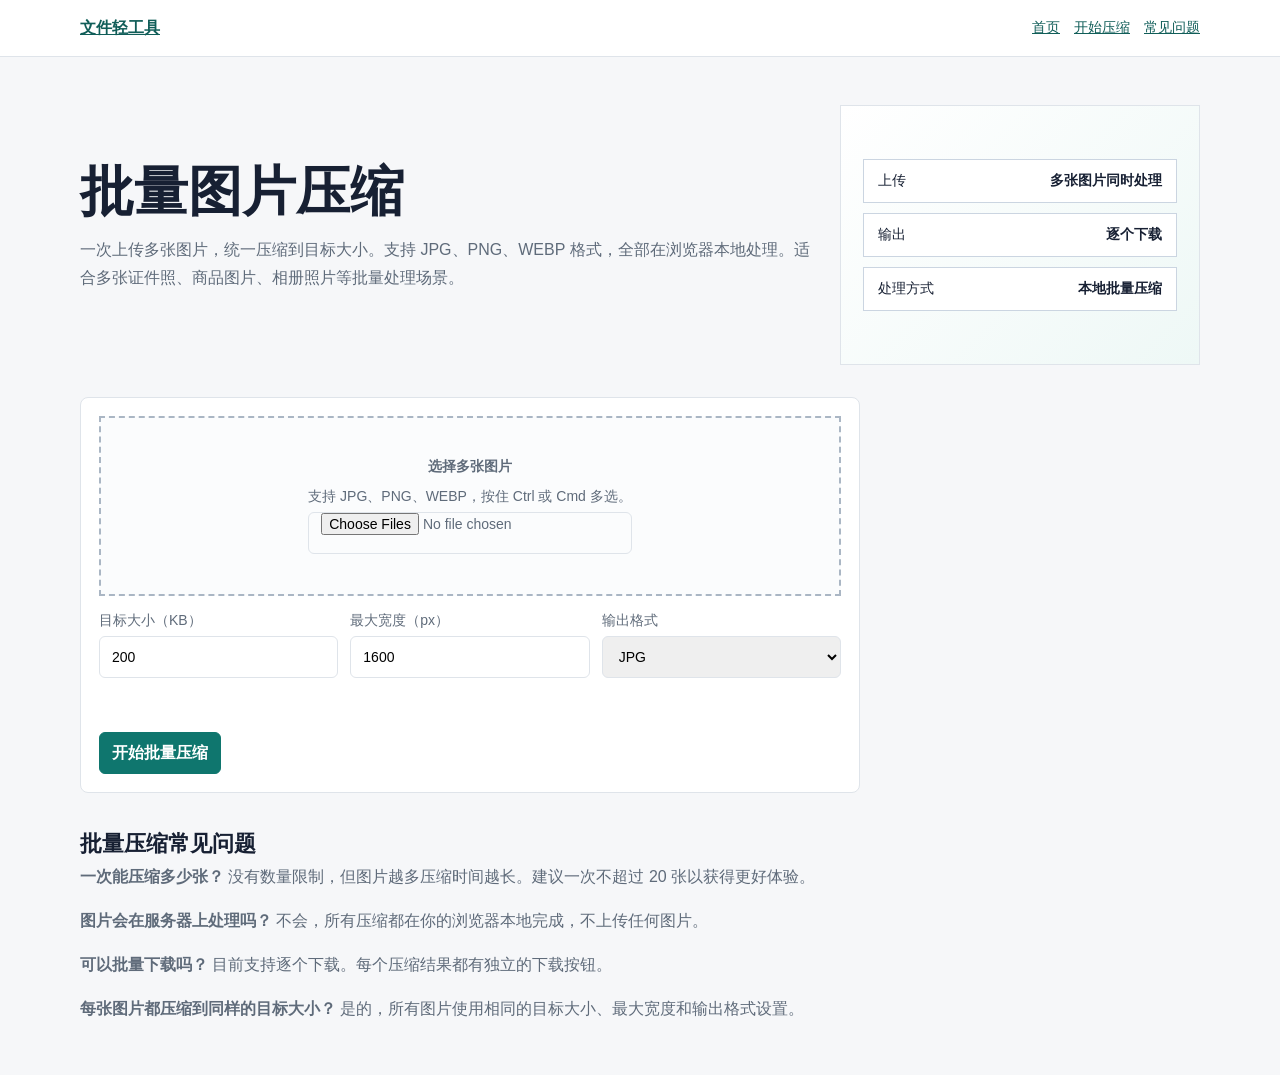
==== tools/batch-compress.html @ 13f26733 "新增3个工具页：图片转PDF、格式转换、批量压缩，优化样式与SEO" ====
<!doctype html>
<html lang="zh-CN">
  <head>
    <meta charset="utf-8">
    <meta name="viewport" content="width=device-width, initial-scale=1">
    <title>批量图片压缩｜在线一次压缩多张 JPG/PNG</title>
    <meta name="description" content="免费在线批量图片压缩工具。一次上传多张图片，统一压缩到目标大小。支持 JPG、PNG、WEBP 格式，浏览器本地处理，不上传服务器。">
    <link rel="stylesheet" href="../assets/styles.css">
  </head>
  <body>
    <header class="topbar">
      <div class="topbar-inner">
        <a class="brand" href="../index.html">文件轻工具</a>
        <nav class="nav" aria-label="主要导航">
          <a href="../index.html">首页</a>
          <a href="#tool">开始压缩</a>
          <a href="#faq">常见问题</a>
        </nav>
      </div>
    </header>

    <main class="page">
      <section class="hero">
        <div>
          <h1>批量图片压缩</h1>
          <p>一次上传多张图片，统一压缩到目标大小。支持 JPG、PNG、WEBP 格式，全部在浏览器本地处理。适合多张证件照、商品图片、相册照片等批量处理场景。</p>
        </div>
        <div class="visual" aria-hidden="true">
          <div class="visual-stack">
            <div class="visual-row"><span>上传</span><strong>多张图片同时处理</strong></div>
            <div class="visual-row"><span>输出</span><strong>逐个下载</strong></div>
            <div class="visual-row"><span>处理方式</span><strong>本地批量压缩</strong></div>
          </div>
        </div>
      </section>

      <section id="tool" class="tool-shell" aria-label="批量压缩工具">
        <div class="panel">
          <div class="dropzone">
            <label>
              <strong>选择多张图片</strong>
              <span>支持 JPG、PNG、WEBP，按住 Ctrl 或 Cmd 多选。</span>
              <input id="image-files" type="file" accept="image/*" multiple>
            </label>
          </div>

          <div id="file-count" class="tool-notice" hidden></div>

          <div class="controls">
            <label>目标大小（KB）
              <input id="target-kb" type="number" min="10" max="5000" value="200">
            </label>
            <label>最大宽度（px）
              <input id="max-width" type="number" min="200" max="4000" value="1600">
            </label>
            <label>输出格式
              <select id="format">
                <option value="image/jpeg">JPG</option>
                <option value="image/webp">WEBP</option>
                <option value="image/png">PNG（无损）</option>
              </select>
            </label>
          </div>

          <p id="status" class="status" role="status"></p>
          <button id="compress-all-btn" type="button">开始批量压缩</button>
        </div>

        <aside id="results" class="result" hidden aria-live="polite"></aside>
      </section>

      <section id="faq" class="section">
        <h2>批量压缩常见问题</h2>
        <p><strong>一次能压缩多少张？</strong> 没有数量限制，但图片越多压缩时间越长。建议一次不超过 20 张以获得更好体验。</p>
        <p><strong>图片会在服务器上处理吗？</strong> 不会，所有压缩都在你的浏览器本地完成，不上传任何图片。</p>
        <p><strong>可以批量下载吗？</strong> 目前支持逐个下载。每个压缩结果都有独立的下载按钮。</p>
        <p><strong>每张图片都压缩到同样的目标大小？</strong> 是的，所有图片使用相同的目标大小、最大宽度和输出格式设置。</p>
      </section>
    </main>

    <script>
      const fileInput = document.querySelector('#image-files');
      const targetInput = document.querySelector('#target-kb');
      const maxWidthInput = document.querySelector('#max-width');
      const formatInput = document.querySelector('#format');
      const compressBtn = document.querySelector('#compress-all-btn');
      const statusBox = document.querySelector('#status');
      const resultsBox = document.querySelector('#results');
      const fileCount = document.querySelector('#file-count');

      let imageFiles = [];

      fileInput.addEventListener('change', () => {
        const files = Array.from(fileInput.files || []);
        imageFiles = files;
        if (files.length > 0) {
          fileCount.hidden = false;
          fileCount.textContent = `已选择 ${files.length} 张图片`;
          resultsBox.hidden = true;
          statusBox.textContent = '';
        } else {
          fileCount.hidden = true;
        }
      });

      compressBtn.addEventListener('click', async () => {
        if (imageFiles.length === 0) {
          statusBox.textContent = '请先选择至少一张图片。';
          return;
        }

        compressBtn.disabled = true;
        statusBox.textContent = '正在批量压缩（0/' + imageFiles.length + '）...';

        try {
          const targetBytes = Number(targetInput.value) * 1024;
          const maxWidth = Number(maxWidthInput.value);
          const mimeType = formatInput.value;

          const results = [];

          for (let i = 0; i < imageFiles.length; i++) {
            const file = imageFiles[i];
            statusBox.textContent = `正在压缩（${i + 1}/${imageFiles.length}）：${file.name}`;

            const blob = await compressSingle(file, maxWidth, mimeType, targetBytes);
            results.push({ file, blob });
          }

          showBatchResults(results);
          statusBox.textContent = `批量压缩完成！共 ${results.length} 张。`;
        } catch (error) {
          statusBox.textContent = '压缩出错：' + (error.message || '请重试');
        } finally {
          compressBtn.disabled = false;
        }
      });

      function loadImage(file) {
        return new Promise((resolve, reject) => {
          const url = URL.createObjectURL(file);
          const img = new Image();
          img.onload = () => { URL.revokeObjectURL(url); resolve(img); };
          img.onerror = () => { URL.revokeObjectURL(url); reject(new Error('读取失败')); };
          img.src = url;
        });
      }

      async function compressSingle(file, maxWidth, mimeType, targetBytes) {
        const img = await loadImage(file);
        const ratio = Math.min(1, maxWidth / img.naturalWidth);
        const w = Math.max(1, Math.round(img.naturalWidth * ratio));
        const h = Math.max(1, Math.round(img.naturalHeight * ratio));
        const canvas = document.createElement('canvas');
        canvas.width = w;
        canvas.height = h;
        const ctx = canvas.getContext('2d');
        if (mimeType === 'image/jpeg') {
          ctx.fillStyle = '#ffffff';
          ctx.fillRect(0, 0, w, h);
        }
        ctx.drawImage(img, 0, 0, w, h);

        let low = 0.1, high = 0.95;
        let best = await blobFromCanvas(canvas, mimeType, high);

        for (let i = 0; i < 8; i++) {
          const q = (low + high) / 2;
          const blob = await blobFromCanvas(canvas, mimeType, q);
          if (blob.size > targetBytes) high = q;
          else { low = q; best = blob; }
        }

        if (best.size > targetBytes) {
          // Try lower max width automatically
          return await compressSingle(file, Math.round(maxWidth * 0.7), mimeType, targetBytes);
        }
        return best;
      }

      function blobFromCanvas(canvas, mimeType, quality) {
        return new Promise(resolve => {
          canvas.toBlob(resolve, mimeType, quality);
        });
      }

      function showBatchResults(results) {
        resultsBox.hidden = false;
        let html = '<div class="result-list">';
        for (const { file, blob } of results) {
          const url = URL.createObjectURL(blob);
          const ext = blob.type.includes('webp') ? 'webp' : blob.type.includes('png') ? 'png' : 'jpg';
          const name = file.name.replace(/\.[^.]+$/, '') || 'compressed';
          html += `
            <div class="result-item">
              <div class="info">
                <strong>${file.name}</strong>
                <span class="size">${formatSize(file.size)} → ${formatSize(blob.size)}（节省 ${file.size > 0 ? Math.round((1 - blob.size / file.size) * 100) : 0}%）</span>
              </div>
              <a class="download" href="${url}" download="${name}-compressed.${ext}">下载</a>
            </div>
          `;
        }
        html += '</div>';
        resultsBox.innerHTML = html;
      }

      function formatSize(bytes) {
        if (bytes < 1024 * 1024) return Math.round(bytes / 1024) + 'KB';
        return (bytes / 1024 / 1024).toFixed(2) + 'MB';
      }
    </script>
  </body>
</html>
---- assets/styles.css ----
:root {
  color-scheme: light;
  --bg: #f6f7f9;
  --panel: #ffffff;
  --text: #172033;
  --muted: #5f6b7a;
  --line: #dfe4ea;
  --accent: #0f766e;
  --accent-dark: #115e59;
  --warn: #a16207;
}

* {
  box-sizing: border-box;
}

body {
  margin: 0;
  font-family: Arial, "Microsoft YaHei", sans-serif;
  background: var(--bg);
  color: var(--text);
  letter-spacing: 0;
}

a {
  color: var(--accent-dark);
}

.topbar {
  border-bottom: 1px solid var(--line);
  background: rgba(255, 255, 255, 0.92);
  position: sticky;
  top: 0;
  z-index: 2;
}

.topbar-inner,
.page {
  width: min(1120px, calc(100% - 32px));
  margin: 0 auto;
}

.topbar-inner {
  height: 56px;
  display: flex;
  align-items: center;
  justify-content: space-between;
  gap: 16px;
}

.brand {
  font-weight: 700;
}

.nav {
  display: flex;
  gap: 14px;
  font-size: 14px;
}

.hero {
  padding: 42px 0 24px;
  display: grid;
  grid-template-columns: minmax(0, 1fr) 360px;
  gap: 28px;
  align-items: center;
}

.hero h1 {
  margin: 0 0 14px;
  font-size: clamp(30px, 5vw, 54px);
  line-height: 1.08;
}

.hero p,
.section p {
  color: var(--muted);
  line-height: 1.75;
}

.visual {
  min-height: 260px;
  border: 1px solid var(--line);
  background: linear-gradient(135deg, #ffffff 0%, #eef8f6 100%);
  display: grid;
  place-items: center;
  padding: 22px;
}

.visual-stack {
  width: 100%;
  display: grid;
  gap: 10px;
}

.visual-row {
  min-height: 44px;
  border: 1px solid #cbd5e1;
  background: #fff;
  display: flex;
  align-items: center;
  justify-content: space-between;
  padding: 0 14px;
  font-size: 14px;
}

.tool-shell {
  display: grid;
  grid-template-columns: 1fr 320px;
  gap: 20px;
  align-items: start;
}

.panel,
.result,
.longtail-card {
  background: var(--panel);
  border: 1px solid var(--line);
  border-radius: 8px;
}

.panel,
.result {
  padding: 18px;
}

.dropzone {
  border: 2px dashed #aab6c4;
  background: #fbfcfd;
  min-height: 180px;
  display: grid;
  place-items: center;
  text-align: center;
  padding: 18px;
}

.dropzone strong {
  display: block;
  margin-bottom: 6px;
}

.controls {
  display: grid;
  grid-template-columns: repeat(3, minmax(0, 1fr));
  gap: 12px;
  margin-top: 16px;
}

label {
  display: grid;
  gap: 6px;
  font-size: 14px;
  color: var(--muted);
}

input,
select,
button {
  min-height: 42px;
  border: 1px solid var(--line);
  border-radius: 6px;
  padding: 0 12px;
  font: inherit;
}

button {
  cursor: pointer;
  border-color: var(--accent);
  background: var(--accent);
  color: #fff;
  font-weight: 700;
}

button:disabled {
  cursor: not-allowed;
  background: #94a3b8;
  border-color: #94a3b8;
}

.status {
  margin-top: 14px;
  color: var(--warn);
  min-height: 24px;
}

.result img {
  width: 100%;
  display: block;
  border: 1px solid var(--line);
  margin-bottom: 12px;
}

.metric {
  display: flex;
  justify-content: space-between;
  gap: 12px;
  padding: 10px 0;
  border-bottom: 1px solid var(--line);
}

.metric:last-child {
  border-bottom: 0;
}

.download {
  display: block;
  min-height: 42px;
  line-height: 42px;
  text-align: center;
  border-radius: 6px;
  background: var(--accent-dark);
  color: #fff;
  text-decoration: none;
  font-weight: 700;
  margin-top: 14px;
}

.section {
  padding: 30px 0;
}

.longtail-grid {
  display: grid;
  grid-template-columns: repeat(3, minmax(0, 1fr));
  gap: 14px;
}

.longtail-card {
  padding: 16px;
  text-decoration: none;
  color: var(--text);
}

.longtail-card strong {
  display: block;
  margin-bottom: 8px;
}

.footer {
  color: var(--muted);
  font-size: 13px;
  padding: 28px 0 40px;
  border-top: 1px solid var(--line);
}

@media (max-width: 860px) {
  .hero,
  .tool-shell,
  .controls,
  .longtail-grid {
    grid-template-columns: 1fr;
  }

  .nav {
    display: none;
  }
}

/* ========== 增强样式 v2 ========== */

/* 按钮动效 */
button {
  transition: transform 0.15s ease, box-shadow 0.15s ease, background 0.2s ease, border-color 0.2s ease;
}
button:hover:not(:disabled) {
  transform: scale(1.02);
  box-shadow: 0 4px 14px rgba(15, 118, 110, 0.25);
}
button:active:not(:disabled) {
  transform: scale(0.97);
  box-shadow: 0 1px 4px rgba(15, 118, 110, 0.15);
}
button.secondary {
  background: transparent;
  color: var(--accent-dark);
  border-color: var(--accent);
}
button.secondary:hover:not(:disabled) {
  background: rgba(15, 118, 110, 0.06);
  box-shadow: 0 4px 14px rgba(15, 118, 110, 0.12);
}

/* 范围滑块 */
input[type="range"] {
  -webkit-appearance: none;
  appearance: none;
  background: var(--line);
  height: 6px;
  border-radius: 3px;
  outline: none;
  padding: 0;
  min-height: auto;
  cursor: pointer;
  width: 100%;
}
input[type="range"]::-webkit-slider-thumb {
  -webkit-appearance: none;
  width: 18px;
  height: 18px;
  border-radius: 50%;
  background: var(--accent);
  cursor: pointer;
  border: 2px solid #fff;
  box-shadow: 0 1px 4px rgba(0,0,0,0.15);
}
.slider-label {
  display: flex;
  justify-content: space-between;
  align-items: center;
  font-size: 14px;
  color: var(--muted);
}
.slider-label .value {
  font-weight: 600;
  color: var(--text);
  min-width: 36px;
  text-align: right;
}

/* 卡片 hover */
.longtail-card,
.tool-card {
  transition: transform 0.15s ease, box-shadow 0.18s ease;
}
.longtail-card:hover,
.tool-card:hover {
  transform: translateY(-3px);
  box-shadow: 0 6px 20px rgba(0,0,0,0.07);
}

/* 工具总览网格 */
.tool-grid {
  display: grid;
  grid-template-columns: repeat(auto-fill, minmax(240px, 1fr));
  gap: 14px;
  margin-top: 16px;
}
.tool-card {
  background: var(--panel);
  border: 1px solid var(--line);
  border-radius: 8px;
  padding: 18px;
  text-decoration: none;
  color: var(--text);
  display: grid;
  gap: 8px;
}
.tool-card .icon {
  font-size: 28px;
  line-height: 1;
}
.tool-card strong {
  font-size: 15px;
}
.tool-card span {
  font-size: 13px;
  color: var(--muted);
  line-height: 1.5;
}

/* 开关/复选框美化 */
.check-group {
  display: flex;
  gap: 14px;
  flex-wrap: wrap;
  align-items: center;
}
.check-group label {
  display: flex;
  align-items: center;
  gap: 6px;
  font-size: 14px;
  color: var(--text);
  cursor: pointer;
  min-height: 0;
}
.check-group input[type="checkbox"] {
  width: 18px;
  height: 18px;
  accent-color: var(--accent);
  min-height: auto;
  padding: 0;
  cursor: pointer;
}

/* 结果区增强 */
.result-list {
  display: grid;
  gap: 14px;
}
.result-item {
  display: grid;
  grid-template-columns: 1fr auto;
  gap: 10px;
  align-items: center;
  padding: 12px;
  background: #fbfcfd;
  border: 1px solid var(--line);
  border-radius: 6px;
}
.result-item .info {
  font-size: 14px;
  line-height: 1.5;
}
.result-item .info strong {
  display: block;
  margin-bottom: 4px;
}
.result-item .size {
  color: var(--muted);
  font-size: 13px;
}
.result-item button,
.result-item .download {
  margin: 0;
  min-height: 36px;
  line-height: 36px;
  font-size: 13px;
  padding: 0 14px;
}

/* 工具页面顶部提示 */
.tool-notice {
  font-size: 13px;
  color: var(--muted);
  background: #fbfcfd;
  border: 1px solid var(--line);
  border-radius: 6px;
  padding: 10px 14px;
  margin-bottom: 16px;
}

/* 间距微调 */
.hero {
  padding: 48px 0 32px;
}
.section {
  padding: 36px 0;
}
.section h2 {
  margin: 0 0 4px;
  font-size: 22px;
}
.section > p {
  margin: 0 0 16px;
}

/* 移动端优化 */
@media (max-width: 860px) {
  .tool-grid {
    grid-template-columns: repeat(2, 1fr);
  }
  .result-item {
    grid-template-columns: 1fr;
  }
  .hero {
    padding: 32px 0 20px;
  }
}
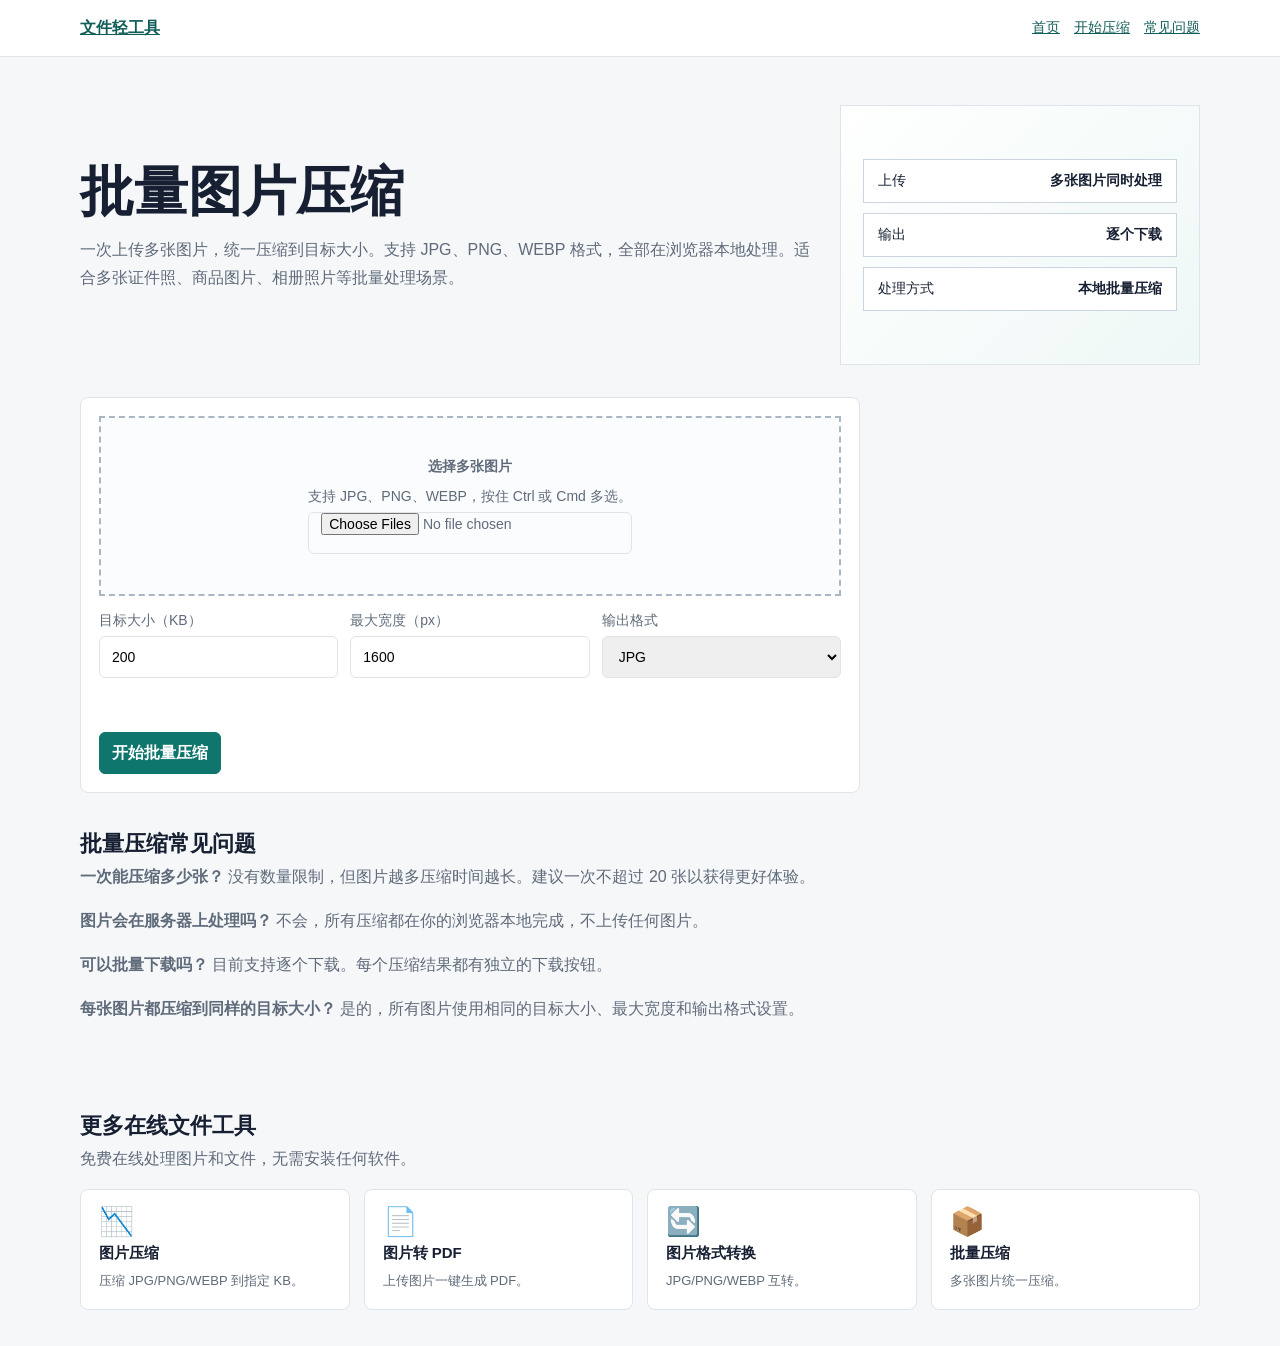
==== commit 44b25cd9: "工具页底部增加「更多工具」导航区，方便页面间跳转" ====
--- a/tools/batch-compress.html
+++ b/tools/batch-compress.html
@@ -76,7 +76,33 @@
         <p><strong>可以批量下载吗？</strong> 目前支持逐个下载。每个压缩结果都有独立的下载按钮。</p>
         <p><strong>每张图片都压缩到同样的目标大小？</strong> 是的，所有图片使用相同的目标大小、最大宽度和输出格式设置。</p>
       </section>
-    </main>
+          <section id="tools" class="section">
+        <h2>更多在线文件工具</h2>
+        <p>免费在线处理图片和文件，无需安装任何软件。</p>
+        <div class="tool-grid">
+          <a class="tool-card" href="../index.html">
+            <div class="icon">📉</div>
+            <strong>图片压缩</strong>
+            <span>压缩 JPG/PNG/WEBP 到指定 KB。</span>
+          </a>
+          <a class="tool-card" href="../tools/image-to-pdf.html">
+            <div class="icon">📄</div>
+            <strong>图片转 PDF</strong>
+            <span>上传图片一键生成 PDF。</span>
+          </a>
+          <a class="tool-card" href="../tools/format-converter.html">
+            <div class="icon">🔄</div>
+            <strong>图片格式转换</strong>
+            <span>JPG/PNG/WEBP 互转。</span>
+          </a>
+          <a class="tool-card" href="../tools/batch-compress.html">
+            <div class="icon">📦</div>
+            <strong>批量压缩</strong>
+            <span>多张图片统一压缩。</span>
+          </a>
+        </div>
+      </section>
+</main>
 
     <script>
       const fileInput = document.querySelector('#image-files');
@@ -212,3 +238,4 @@
     </script>
   </body>
 </html>
+
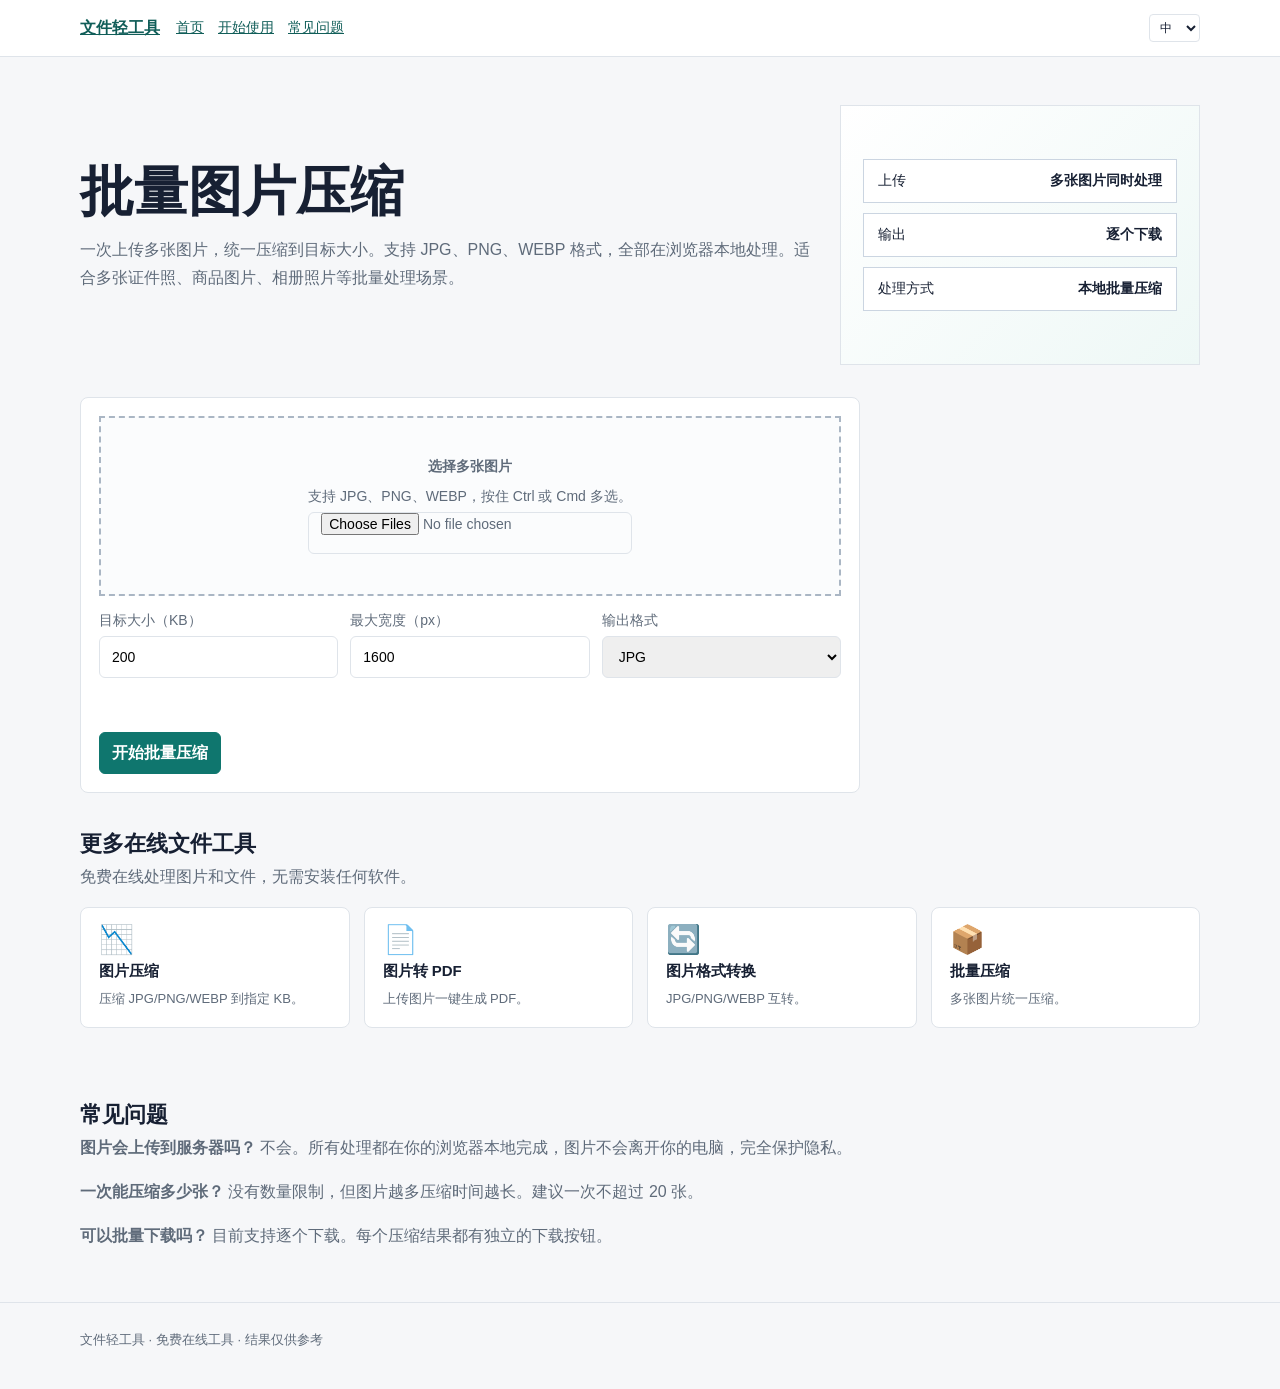
==== commit fd11bcfa: "新增多语言切换：支持中文/EN/日/한/ES，右上角语言选择器，所有页面data-i18n覆盖" ====
--- a/tools/batch-compress.html
+++ b/tools/batch-compress.html
@@ -3,27 +3,37 @@
   <head>
     <meta charset="utf-8">
     <meta name="viewport" content="width=device-width, initial-scale=1">
-    <title>批量图片压缩｜在线一次压缩多张 JPG/PNG</title>
+    <title data-i18n="batch-hero-title">批量图片压缩｜在线一次压缩多张 JPG/PNG</title>
     <meta name="description" content="免费在线批量图片压缩工具。一次上传多张图片，统一压缩到目标大小。支持 JPG、PNG、WEBP 格式，浏览器本地处理，不上传服务器。">
     <link rel="stylesheet" href="../assets/styles.css">
+    <script src="../assets/i18n.js"></script>
   </head>
   <body>
     <header class="topbar">
       <div class="topbar-inner">
-        <a class="brand" href="../index.html">文件轻工具</a>
+        <a class="brand" href="../index.html" data-i18n="brand">文件轻工具</a>
         <nav class="nav" aria-label="主要导航">
-          <a href="../index.html">首页</a>
-          <a href="#tool">开始压缩</a>
-          <a href="#faq">常见问题</a>
+          <a href="../index.html" data-i18n="nav-home">首页</a>
+          <a href="#tool" data-i18n="nav-start">开始使用</a>
+          <a href="#faq" data-i18n="nav-faq">常见问题</a>
         </nav>
+        <div class="topbar-right">
+          <select id="lang-select" class="lang-select" onchange="switchLanguage(this.value)" aria-label="语言切换">
+            <option value="zh-CN">中</option>
+            <option value="en">EN</option>
+            <option value="ja">日</option>
+            <option value="ko">한</option>
+            <option value="es">ES</option>
+          </select>
+        </div>
       </div>
     </header>
 
     <main class="page">
       <section class="hero">
         <div>
-          <h1>批量图片压缩</h1>
-          <p>一次上传多张图片，统一压缩到目标大小。支持 JPG、PNG、WEBP 格式，全部在浏览器本地处理。适合多张证件照、商品图片、相册照片等批量处理场景。</p>
+          <h1 data-i18n="batch-hero-title">批量图片压缩</h1>
+          <p data-i18n="batch-hero-desc">一次上传多张图片，统一压缩到目标大小。支持 JPG、PNG、WEBP 格式，全部在浏览器本地处理。适合多张证件照、商品图片、相册照片等批量处理场景。</p>
         </div>
         <div class="visual" aria-hidden="true">
           <div class="visual-stack">
@@ -38,8 +48,8 @@
         <div class="panel">
           <div class="dropzone">
             <label>
-              <strong>选择多张图片</strong>
-              <span>支持 JPG、PNG、WEBP，按住 Ctrl 或 Cmd 多选。</span>
+              <strong data-i18n="batch-dropzone-label">选择多张图片</strong>
+              <span data-i18n="batch-dropzone-hint">支持 JPG、PNG、WEBP，按住 Ctrl 或 Cmd 多选。</span>
               <input id="image-files" type="file" accept="image/*" multiple>
             </label>
           </div>
@@ -47,62 +57,68 @@
           <div id="file-count" class="tool-notice" hidden></div>
 
           <div class="controls">
-            <label>目标大小（KB）
+            <label>
+              <span data-i18n="batch-label-target">目标大小（KB）</span>
               <input id="target-kb" type="number" min="10" max="5000" value="200">
             </label>
-            <label>最大宽度（px）
+            <label>
+              <span data-i18n="batch-label-width">最大宽度（px）</span>
               <input id="max-width" type="number" min="200" max="4000" value="1600">
             </label>
-            <label>输出格式
+            <label>
+              <span data-i18n="batch-label-format">输出格式</span>
               <select id="format">
-                <option value="image/jpeg">JPG</option>
-                <option value="image/webp">WEBP</option>
-                <option value="image/png">PNG（无损）</option>
+                <option value="image/jpeg" data-i18n="select-jpg">JPG</option>
+                <option value="image/webp" data-i18n="select-webp">WEBP</option>
+                <option value="image/png" data-i18n="select-png">PNG（无损）</option>
               </select>
             </label>
           </div>
 
           <p id="status" class="status" role="status"></p>
-          <button id="compress-all-btn" type="button">开始批量压缩</button>
+          <button id="compress-all-btn" type="button" data-i18n="batch-button">开始批量压缩</button>
         </div>
 
         <aside id="results" class="result" hidden aria-live="polite"></aside>
       </section>
 
-      <section id="faq" class="section">
-        <h2>批量压缩常见问题</h2>
-        <p><strong>一次能压缩多少张？</strong> 没有数量限制，但图片越多压缩时间越长。建议一次不超过 20 张以获得更好体验。</p>
-        <p><strong>图片会在服务器上处理吗？</strong> 不会，所有压缩都在你的浏览器本地完成，不上传任何图片。</p>
-        <p><strong>可以批量下载吗？</strong> 目前支持逐个下载。每个压缩结果都有独立的下载按钮。</p>
-        <p><strong>每张图片都压缩到同样的目标大小？</strong> 是的，所有图片使用相同的目标大小、最大宽度和输出格式设置。</p>
-      </section>
-          <section id="tools" class="section">
-        <h2>更多在线文件工具</h2>
-        <p>免费在线处理图片和文件，无需安装任何软件。</p>
+      <section id="tools" class="section">
+        <h2 data-i18n="more-tools">更多在线文件工具</h2>
+        <p data-i18n="more-tools-desc">免费在线处理图片和文件，无需安装任何软件。</p>
         <div class="tool-grid">
           <a class="tool-card" href="../index.html">
             <div class="icon">📉</div>
-            <strong>图片压缩</strong>
-            <span>压缩 JPG/PNG/WEBP 到指定 KB。</span>
+            <strong data-i18n="card-compress">图片压缩</strong>
+            <span data-i18n="card-compress-desc">压缩 JPG/PNG/WEBP 到指定 KB。</span>
           </a>
           <a class="tool-card" href="../tools/image-to-pdf.html">
             <div class="icon">📄</div>
-            <strong>图片转 PDF</strong>
-            <span>上传图片一键生成 PDF。</span>
+            <strong data-i18n="card-pdf">图片转 PDF</strong>
+            <span data-i18n="card-pdf-desc">上传图片一键生成 PDF。</span>
           </a>
           <a class="tool-card" href="../tools/format-converter.html">
             <div class="icon">🔄</div>
-            <strong>图片格式转换</strong>
-            <span>JPG/PNG/WEBP 互转。</span>
+            <strong data-i18n="card-format">图片格式转换</strong>
+            <span data-i18n="card-format-desc">JPG/PNG/WEBP 互转。</span>
           </a>
           <a class="tool-card" href="../tools/batch-compress.html">
             <div class="icon">📦</div>
-            <strong>批量压缩</strong>
-            <span>多张图片统一压缩。</span>
-          </a>
-        </div>
-      </section>
-</main>
+            <strong data-i18n="card-batch">批量压缩</strong>
+            <span data-i18n="card-batch-desc">多张图片统一压缩。</span>
+          </a>
+        </div>
+      </section>
+
+      <section id="faq" class="section">
+        <h2 data-i18n="nav-faq">常见问题</h2>
+        <p><strong data-i18n="index-faq-q1">图片会传到服务器吗？</strong> <span data-i18n="index-faq-a1">不会，所有压缩都在你的浏览器本地完成，不上传任何图片。</span></p>
+        <p><strong>一次能压缩多少张？</strong> 没有数量限制，但图片越多压缩时间越长。建议一次不超过 20 张。</p>
+        <p><strong>可以批量下载吗？</strong> 目前支持逐个下载。每个压缩结果都有独立的下载按钮。</p>
+      </section>
+    </main>
+    <footer class="footer">
+      <div class="page" data-i18n="footer">文件轻工具 · 免费在线工具 · 结果仅供参考</div>
+    </footer>
 
     <script>
       const fileInput = document.querySelector('#image-files');
@@ -121,45 +137,30 @@
         imageFiles = files;
         if (files.length > 0) {
           fileCount.hidden = false;
-          fileCount.textContent = `已选择 ${files.length} 张图片`;
+          fileCount.textContent = window.__('batch-selected', { n: files.length });
           resultsBox.hidden = true;
           statusBox.textContent = '';
-        } else {
-          fileCount.hidden = true;
-        }
+        } else { fileCount.hidden = true; }
       });
 
       compressBtn.addEventListener('click', async () => {
-        if (imageFiles.length === 0) {
-          statusBox.textContent = '请先选择至少一张图片。';
-          return;
-        }
-
+        if (imageFiles.length === 0) { statusBox.textContent = window.__('batch-no-image'); return; }
         compressBtn.disabled = true;
-        statusBox.textContent = '正在批量压缩（0/' + imageFiles.length + '）...';
-
         try {
           const targetBytes = Number(targetInput.value) * 1024;
           const maxWidth = Number(maxWidthInput.value);
           const mimeType = formatInput.value;
-
           const results = [];
-
           for (let i = 0; i < imageFiles.length; i++) {
             const file = imageFiles[i];
-            statusBox.textContent = `正在压缩（${i + 1}/${imageFiles.length}）：${file.name}`;
-
+            statusBox.textContent = window.__('batch-status-progress', { i: i + 1, total: imageFiles.length, name: file.name });
             const blob = await compressSingle(file, maxWidth, mimeType, targetBytes);
             results.push({ file, blob });
           }
-
           showBatchResults(results);
-          statusBox.textContent = `批量压缩完成！共 ${results.length} 张。`;
-        } catch (error) {
-          statusBox.textContent = '压缩出错：' + (error.message || '请重试');
-        } finally {
-          compressBtn.disabled = false;
-        }
+          statusBox.textContent = window.__('batch-status-done', { n: results.length });
+        } catch (error) { statusBox.textContent = '压缩出错：' + (error.message || '请重试'); }
+        finally { compressBtn.disabled = false; }
       });
 
       function loadImage(file) {
@@ -178,36 +179,24 @@
         const w = Math.max(1, Math.round(img.naturalWidth * ratio));
         const h = Math.max(1, Math.round(img.naturalHeight * ratio));
         const canvas = document.createElement('canvas');
-        canvas.width = w;
-        canvas.height = h;
+        canvas.width = w; canvas.height = h;
         const ctx = canvas.getContext('2d');
-        if (mimeType === 'image/jpeg') {
-          ctx.fillStyle = '#ffffff';
-          ctx.fillRect(0, 0, w, h);
-        }
+        if (mimeType === 'image/jpeg') { ctx.fillStyle = '#ffffff'; ctx.fillRect(0, 0, w, h); }
         ctx.drawImage(img, 0, 0, w, h);
-
         let low = 0.1, high = 0.95;
         let best = await blobFromCanvas(canvas, mimeType, high);
-
         for (let i = 0; i < 8; i++) {
           const q = (low + high) / 2;
           const blob = await blobFromCanvas(canvas, mimeType, q);
           if (blob.size > targetBytes) high = q;
           else { low = q; best = blob; }
         }
-
-        if (best.size > targetBytes) {
-          // Try lower max width automatically
-          return await compressSingle(file, Math.round(maxWidth * 0.7), mimeType, targetBytes);
-        }
+        if (best.size > targetBytes) return await compressSingle(file, Math.round(maxWidth * 0.7), mimeType, targetBytes);
         return best;
       }
 
       function blobFromCanvas(canvas, mimeType, quality) {
-        return new Promise(resolve => {
-          canvas.toBlob(resolve, mimeType, quality);
-        });
+        return new Promise(r => canvas.toBlob(r, mimeType, quality));
       }
 
       function showBatchResults(results) {
@@ -217,15 +206,15 @@
           const url = URL.createObjectURL(blob);
           const ext = blob.type.includes('webp') ? 'webp' : blob.type.includes('png') ? 'png' : 'jpg';
           const name = file.name.replace(/\.[^.]+$/, '') || 'compressed';
+          const saved = file.size > 0 ? Math.round((1 - blob.size / file.size) * 100) : 0;
           html += `
             <div class="result-item">
               <div class="info">
                 <strong>${file.name}</strong>
-                <span class="size">${formatSize(file.size)} → ${formatSize(blob.size)}（节省 ${file.size > 0 ? Math.round((1 - blob.size / file.size) * 100) : 0}%）</span>
+                <span class="size">${formatSize(file.size)} → ${formatSize(blob.size)}（${window.__('batch-saved')} ${saved}%）</span>
               </div>
-              <a class="download" href="${url}" download="${name}-compressed.${ext}">下载</a>
-            </div>
-          `;
+              <a class="download" href="${url}" download="${name}-compressed.${ext}">${window.__('batch-download')}</a>
+            </div>`;
         }
         html += '</div>';
         resultsBox.innerHTML = html;
@@ -238,4 +227,3 @@
     </script>
   </body>
 </html>
-
--- a/assets/styles.css
+++ b/assets/styles.css
@@ -457,3 +457,33 @@
     padding: 32px 0 20px;
   }
 }
+
+/* ========== 语言选择器 ========== */
+.lang-select {
+  min-height: 28px;
+  height: 28px;
+  padding: 0 6px;
+  font-size: 12px;
+  border: 1px solid var(--line);
+  border-radius: 4px;
+  background: #fff;
+  color: var(--text);
+  cursor: pointer;
+  outline: none;
+  width: auto;
+  min-width: 44px;
+}
+.lang-select:hover {
+  border-color: var(--accent);
+}
+.lang-select:focus-visible {
+  border-color: var(--accent);
+  box-shadow: 0 0 0 2px rgba(15, 118, 110, 0.15);
+}
+
+.topbar-right {
+  display: flex;
+  align-items: center;
+  gap: 10px;
+  margin-left: auto;
+}
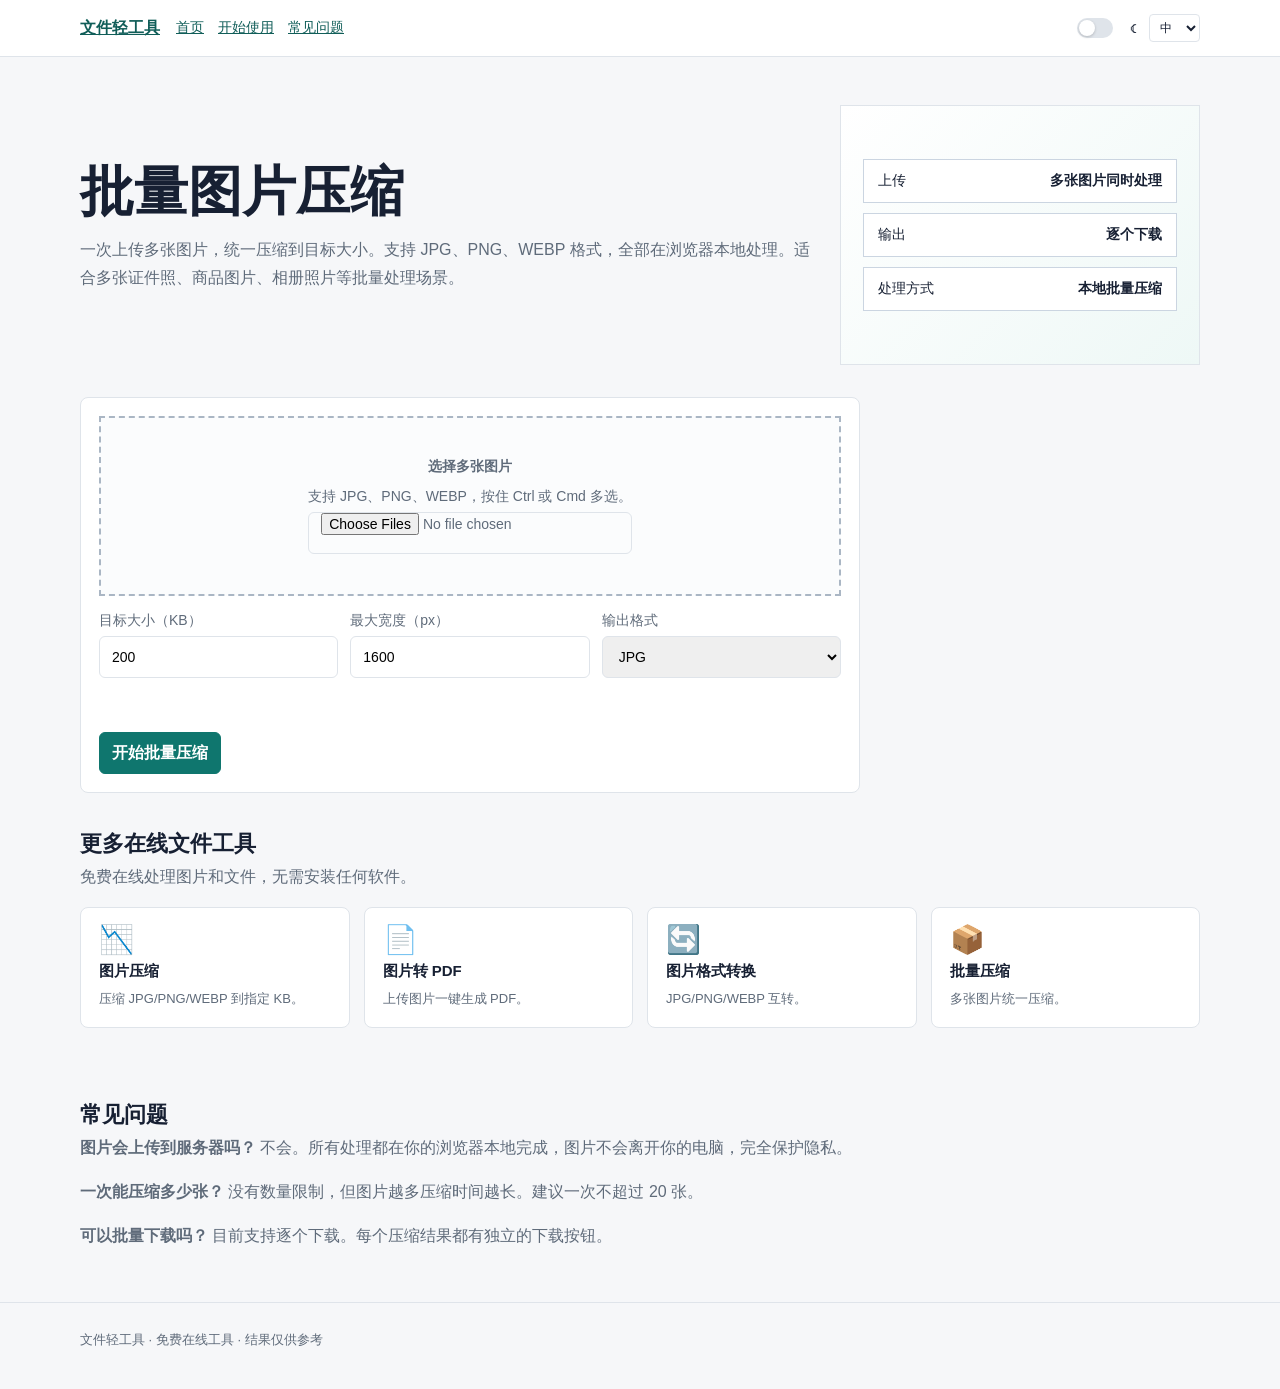
==== commit 6b1647e3: "新增夜间模式：极简开关按钮，支持左右切换，localStorage持久化" ====
--- a/tools/batch-compress.html
+++ b/tools/batch-compress.html
@@ -6,7 +6,7 @@
     <title data-i18n="batch-hero-title">批量图片压缩｜在线一次压缩多张 JPG/PNG</title>
     <meta name="description" content="免费在线批量图片压缩工具。一次上传多张图片，统一压缩到目标大小。支持 JPG、PNG、WEBP 格式，浏览器本地处理，不上传服务器。">
     <link rel="stylesheet" href="../assets/styles.css">
-    <script src="../assets/i18n.js"></script>
+    <script src="../assets/theme.js"></script><script src="../assets/i18n.js"></script>
   </head>
   <body>
     <header class="topbar">
@@ -18,7 +18,15 @@
           <a href="#faq" data-i18n="nav-faq">常见问题</a>
         </nav>
         <div class="topbar-right">
-          <select id="lang-select" class="lang-select" onchange="switchLanguage(this.value)" aria-label="语言切换">
+                    <div id="theme-toggle" class="theme-toggle" onclick="toggleTheme()" data-theme="light" title="切换夜间模式">
+            <div class="theme-toggle-track">
+              <div class="theme-toggle-thumb"></div>
+            </div>
+            <div class="theme-toggle-icon">
+              <span class="sun">☀</span>
+              <span class="moon">☾</span>
+            </div>
+          </div><select id="lang-select" class="lang-select" onchange="switchLanguage(this.value)" aria-label="语言切换">
             <option value="zh-CN">中</option>
             <option value="en">EN</option>
             <option value="ja">日</option>
@@ -227,3 +235,4 @@
     </script>
   </body>
 </html>
+
--- a/assets/styles.css
+++ b/assets/styles.css
@@ -487,3 +487,102 @@
   gap: 10px;
   margin-left: auto;
 }
+
+
+/* ========== 夜间模式 ========== */
+body.dark {
+  --bg: #0f0f0f;
+  --panel: #1a1a1a;
+  --text: #e8e8e8;
+  --muted: #888888;
+  --line: #2a2a2a;
+  --accent: #2dd4a8;
+  --accent-dark: #24b88e;
+  --warn: #d4a017;
+}
+
+body.dark .topbar {
+  background: rgba(26, 26, 26, 0.92);
+}
+body.dark .dropzone {
+  background: #141414;
+  border-color: #333;
+}
+body.dark .visual {
+  background: linear-gradient(135deg, #1a1a1a 0%, #0f1f1a 100%);
+}
+body.dark .visual-row {
+  border-color: #333;
+  background: #1a1a1a;
+}
+body.dark .dropzone {
+  background: #141414;
+}
+body.dark .result-item {
+  background: #141414;
+  border-color: #2a2a2a;
+}
+body.dark .tool-notice {
+  background: #141414;
+  border-color: #2a2a2a;
+}
+
+/* ========== 夜间模式切换按钮 ========== */
+.theme-toggle {
+  display: flex;
+  align-items: center;
+  gap: 6px;
+  cursor: pointer;
+  user-select: none;
+  padding: 0 2px;
+}
+
+.theme-toggle-track {
+  width: 36px;
+  height: 20px;
+  background: var(--line);
+  border-radius: 10px;
+  position: relative;
+  transition: background 0.25s ease;
+  flex-shrink: 0;
+}
+
+.theme-toggle-thumb {
+  width: 16px;
+  height: 16px;
+  background: #fff;
+  border-radius: 50%;
+  position: absolute;
+  top: 2px;
+  left: 2px;
+  transition: transform 0.25s ease;
+  box-shadow: 0 1px 3px rgba(0,0,0,0.2);
+}
+
+.theme-toggle-icon {
+  font-size: 14px;
+  line-height: 1;
+  flex-shrink: 0;
+}
+
+body.dark .theme-toggle-track {
+  background: var(--accent);
+}
+
+body.dark .theme-toggle-thumb {
+  transform: translateX(16px);
+}
+
+body.dark .theme-toggle-icon .sun {
+  opacity: 1;
+}
+body.dark .theme-toggle-icon .moon {
+  opacity: 0;
+}
+
+.theme-toggle-icon .sun {
+  opacity: 0;
+}
+.theme-toggle-icon .moon {
+  opacity: 1;
+}
